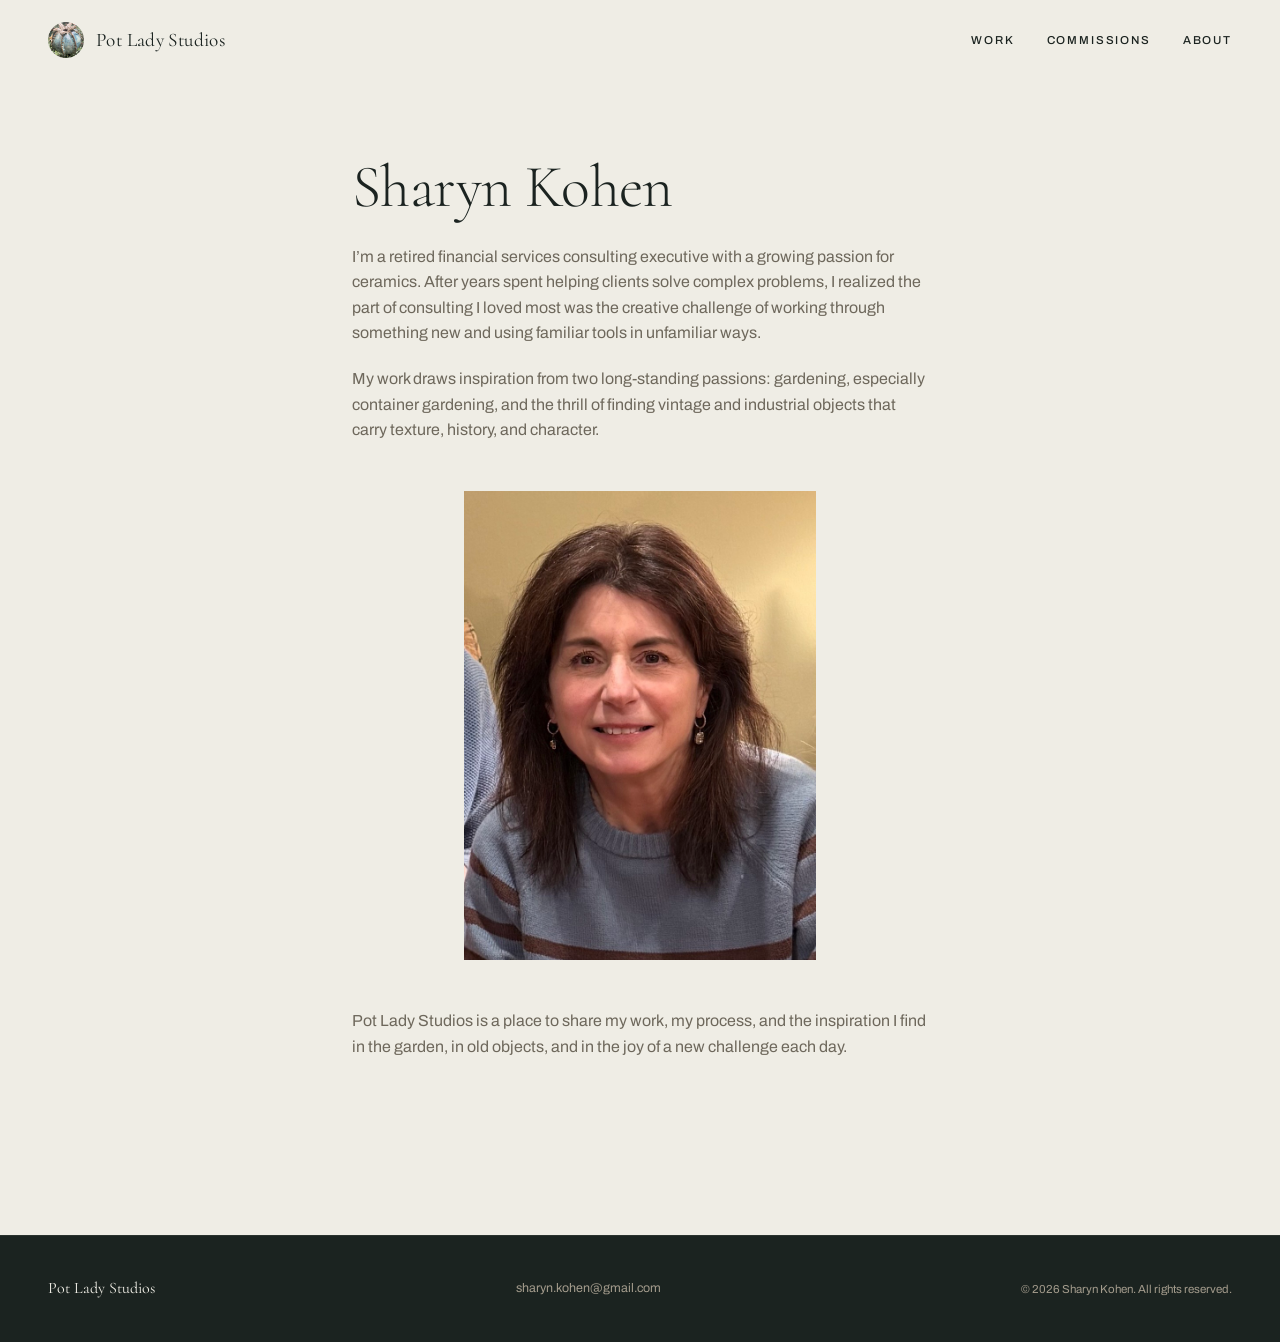
==== about.html @ 4c5d8c34 "Remove "About" and "Commissions" eyebrow labels The page itself signals what it is via the nav, so t" ====
<!DOCTYPE html>
<html lang="en">
<head>
  <meta charset="UTF-8">
  <meta name="viewport" content="width=device-width, initial-scale=1.0">
  <title>About &mdash; Pot Lady Studios</title>
  <meta name="description" content="About Sharyn Kohen, the maker behind Pot Lady Studios handmade ceramics.">
  <link rel="icon" type="image/png" href="images/admin/logo.png">
  <link rel="preconnect" href="https://fonts.googleapis.com">
  <link rel="preconnect" href="https://fonts.gstatic.com" crossorigin>
  <link href="https://fonts.googleapis.com/css2?family=Cormorant:ital,wght@0,300;0,400;0,500;1,300;1,400&family=Archivo:wght@300;400;500;600&display=swap" rel="stylesheet">
  <link rel="stylesheet" href="styles.css">
</head>
<body>

  <nav class="nav" id="nav">
    <a href="index.html" class="nav-mark" aria-label="Pot Lady Studios home">
      <img class="mark-img" src="images/admin/logo.png" alt="Pot Lady Studios">
      <span class="mark-text">Pot Lady Studios</span>
    </a>
    <div class="nav-links">
      <a href="index.html#work">Work</a>
      <a href="commissions.html" class="nav-cta">Commissions</a>
      <a href="about.html">About</a>
    </div>
  </nav>

  <section class="about about-stacked" id="about">
    <div class="about-text reveal">
      <h2 class="section-title">Sharyn Kohen</h2>
      <p>I&rsquo;m a retired financial services consulting executive with a growing passion for ceramics. After years spent helping clients solve complex problems, I realized the part of consulting I loved most was the creative challenge of working through something new and using familiar tools in unfamiliar ways.</p>
      <p>My work draws inspiration from two long-standing passions: gardening, especially container gardening, and the thrill of finding vintage and industrial objects that carry texture, history, and character.</p>
    </div>
    <div class="about-image reveal"><img src="images/admin/profile.jpg" alt="Portrait of Sharyn Kohen in the studio"></div>
    <div class="about-text reveal">
      <p>Pot Lady Studios is a place to share my work, my process, and the inspiration I find in the garden, in old objects, and in the joy of a new challenge each day.</p>
    </div>
  </section>

  <footer class="footer">
    <div class="footer-mark">
      <span>Pot Lady Studios</span>
    </div>
    <div class="footer-links">
      <a href="mailto:sharyn.kohen@gmail.com">sharyn.kohen@gmail.com</a>
    </div>
    <p class="footer-copy">&copy; 2026 Sharyn Kohen. All rights reserved.</p>
  </footer>

  <script>
    (function () {
      var nav = document.getElementById("nav");
      function onScroll() { nav.classList.toggle("is-scrolled", window.scrollY > 32); }
      window.addEventListener("scroll", onScroll, { passive: true });
      onScroll();

      var io = new IntersectionObserver(function (entries) {
        entries.forEach(function (e) {
          if (e.isIntersecting) {
            e.target.classList.add("is-visible");
            io.unobserve(e.target);
          }
        });
      }, { threshold: 0.12, rootMargin: "0px 0px -60px 0px" });
      document.querySelectorAll(".reveal").forEach(function (el) { io.observe(el); });
    })();
  </script>

</body>
</html>
---- styles.css ----
:root {
  --bone: #efede5;
  --char: #1b2320;
  --umber: #6e685c;
  --umber-2: #a39b8c;
  --oxide: #265c6b;
  --celadon: #88a593;
  --max: 1440px;
  --gutter: clamp(1.25rem, 4vw, 3rem);
  --serif: "Cormorant", "Times New Roman", serif;
  --sans: "Archivo", system-ui, sans-serif;
}

* { box-sizing: border-box; margin: 0; padding: 0; }
html { scroll-behavior: smooth; scroll-padding-top: 5rem; }
body {
  font-family: var(--sans);
  font-weight: 400;
  background: var(--bone);
  color: var(--char);
  line-height: 1.6;
  -webkit-font-smoothing: antialiased;
  text-rendering: optimizeLegibility;
}
img, svg { display: block; max-width: 100%; }
a { color: inherit; text-decoration: none; }
button { font: inherit; background: none; border: none; cursor: pointer; color: inherit; }
input, select, textarea { font: inherit; }
::selection { background: var(--oxide); color: var(--bone); }

.eyebrow {
  font-family: var(--sans);
  font-size: 0.7rem;
  font-weight: 500;
  letter-spacing: 0.18em;
  text-transform: uppercase;
  color: var(--umber);
  margin-bottom: 1.5rem;
  display: flex;
  align-items: center;
  gap: 0.85rem;
}
.eyebrow::before {
  content: "";
  width: 2rem; height: 1px;
  background: currentColor;
}
.eyebrow-light { color: var(--umber-2); }

.section-title {
  font-family: var(--serif);
  font-weight: 300;
  font-size: clamp(2.25rem, 5vw, 3.75rem);
  line-height: 1.1;
  letter-spacing: -0.01em;
}

.hero-image img,
.about-image img {
  width: 100%; height: 100%;
  object-fit: cover;
}

/* ---------- Nav ---------- */
.nav {
  position: fixed; top: 0; left: 0; right: 0; z-index: 50;
  display: flex; justify-content: space-between; align-items: center;
  padding: 1.4rem var(--gutter);
  transition: background 0.3s ease, padding 0.3s ease, border-color 0.3s ease;
  border-bottom: 1px solid transparent;
}
.nav.is-scrolled {
  background: rgba(239, 237, 229, 0.92);
  backdrop-filter: blur(10px);
  -webkit-backdrop-filter: blur(10px);
  padding: 0.9rem var(--gutter);
  border-bottom-color: rgba(27, 35, 32, 0.08);
}
.nav-mark { display: flex; align-items: center; gap: 0.75rem; }
.mark-img { height: 2.25rem; width: auto; }
.nav.is-scrolled .mark-img { height: 1.9rem; }
.mark-text {
  font-family: var(--serif);
  font-size: 1.2rem;
  font-weight: 400;
  letter-spacing: 0.02em;
}
.nav-links { display: flex; gap: 2rem; align-items: center; }
.nav-links a {
  font-size: 0.72rem;
  font-weight: 500;
  letter-spacing: 0.16em;
  text-transform: uppercase;
  position: relative;
  padding: 0.3rem 0;
}
.nav-links a::after {
  content: "";
  position: absolute; left: 0; bottom: 0;
  width: 100%; height: 1px;
  background: var(--oxide);
  transform: scaleX(0); transform-origin: left;
  transition: transform 0.35s cubic-bezier(0.2, 0.6, 0.2, 1);
}
.nav-links a:hover::after { transform: scaleX(1); }

/* ---------- Hero ---------- */
.hero {
  min-height: 100svh;
  max-width: var(--max);
  margin: 0 auto;
  padding: 0 var(--gutter);
  display: grid;
  grid-template-columns: 6fr 5fr;
  align-items: center;
  gap: clamp(2rem, 5vw, 5rem);
  position: relative;
}
.hero-text { padding-top: 3rem; }
.hero-title {
  font-family: var(--serif);
  font-weight: 300;
  font-size: clamp(3.25rem, 9.5vw, 7.5rem);
  line-height: 0.98;
  letter-spacing: -0.01em;
  margin: 0.25rem 0 2.25rem;
}
.hero-tag {
  font-size: 0.95rem;
  color: var(--umber);
  max-width: 28em;
  line-height: 1.75;
}
.hero-image { height: 72svh; align-self: center; }
.ph-hero { --tone: #a67c5b; }

/* ---------- Work / Gallery ---------- */
.work {
  max-width: var(--max);
  margin: 0 auto clamp(5rem, 14vw, 11rem);
  padding: 0 var(--gutter);
}
.section-head { margin-bottom: 2.5rem; }

.filters {
  display: flex; flex-wrap: wrap; gap: 0.5rem 2.25rem;
  margin-bottom: 3rem;
  padding-top: 1.5rem;
  border-top: 1px solid rgba(27, 35, 32, 0.12);
}
.filter {
  font-size: 0.78rem;
  font-weight: 500;
  letter-spacing: 0.14em;
  text-transform: uppercase;
  color: var(--umber);
  padding: 0.4rem 0;
  position: relative;
  transition: color 0.2s ease;
}
.filter sup { font-size: 0.72em; margin-left: 0.4em; color: var(--umber-2); font-weight: 400; }
.filter::after {
  content: "";
  position: absolute; left: 0; bottom: 0;
  width: 100%; height: 2px; background: var(--oxide);
  transform: scaleX(0); transform-origin: left;
  transition: transform 0.35s cubic-bezier(0.2, 0.6, 0.2, 1);
}
.filter:hover { color: var(--char); }
.filter.is-active { color: var(--char); }
.filter.is-active::after { transform: scaleX(1); }

.gallery-grid { position: relative; opacity: 0; transition: opacity 0.4s ease; }
.gallery-grid.is-laid-out { opacity: 1; }
.grid-sizer, .piece { width: calc((100% - 3rem) / 3); }
.gutter-sizer { width: 1.5rem; }
.piece {
  position: relative;
  cursor: pointer;
  overflow: hidden;
  margin-bottom: 1.5rem;
}
.piece img {
  width: 100%; height: auto; display: block;
  transition: transform 0.7s cubic-bezier(0.2, 0.6, 0.2, 1);
}
.piece::after {
  content: ""; position: absolute; inset: 0;
  background: linear-gradient(180deg, rgba(0,0,0,0) 45%, rgba(0,0,0,0.35));
  opacity: 0;
  transition: opacity 0.4s ease;
  pointer-events: none;
}
.piece:hover img { transform: scale(1.04); }
.piece:hover::after { opacity: 1; }
.piece figcaption {
  position: absolute; left: 0; right: 0; bottom: 0;
  padding: 1rem 1.15rem;
  display: flex; justify-content: space-between; align-items: baseline; gap: 1rem;
  color: var(--bone);
  transform: translateY(0.6rem);
  opacity: 0;
  transition: opacity 0.4s ease, transform 0.4s ease;
  pointer-events: none;
}
.piece:hover figcaption { opacity: 1; transform: translateY(0); }
.piece-no { font-size: 0.7rem; letter-spacing: 0.14em; font-weight: 500; }

/* ---------- About ---------- */
.about {
  max-width: var(--max);
  margin: 0 auto clamp(5rem, 14vw, 11rem);
  padding: clamp(7rem, 12vw, 10rem) var(--gutter) 0;
  display: grid;
  grid-template-columns: 5fr 7fr;
  gap: clamp(2rem, 6vw, 6rem);
  align-items: start;
}
.about.about-stacked {
  display: block;
  max-width: 42rem;
}
.about.about-stacked .about-text + .about-image,
.about.about-stacked .about-image + .about-text {
  margin-top: clamp(2rem, 4vw, 3rem);
}
.about.about-stacked .about-image {
  max-width: 22rem;
  margin-left: auto;
  margin-right: auto;
}
.about-image { aspect-ratio: 3 / 4; }
.ph-portrait { --tone: #6b8490; }
.about-text .section-title { margin-bottom: 1.5rem; }
.about-text p { color: var(--umber); margin-bottom: 1.25rem; max-width: 38em; }
.about-meta {
  list-style: none;
  margin-top: 2rem;
  padding-top: 1.5rem;
  border-top: 1px solid rgba(27, 35, 32, 0.12);
  font-size: 0.76rem;
  letter-spacing: 0.12em;
  text-transform: uppercase;
  color: var(--umber);
}
.about-meta li { margin-bottom: 0.6rem; }

/* ---------- Commissions ---------- */
.commissions-intro {
  max-width: var(--max);
  margin: 0 auto;
  padding: clamp(7rem, 14vw, 10rem) var(--gutter) clamp(3rem, 6vw, 5rem);
  display: grid;
  grid-template-columns: 1fr 1fr;
  gap: clamp(2rem, 6vw, 5rem);
  align-items: center;
}
.commissions-intro-inner { max-width: 38rem; }
.commissions-map img { width: 100%; height: auto; display: block; }
.commissions-lede {
  font-family: var(--serif);
  font-weight: 300;
  font-style: italic;
  font-size: clamp(1.4rem, 2.6vw, 2rem);
  line-height: 1.4;
  color: var(--umber);
  margin-top: 1.25rem;
  text-wrap: balance;
}

.commissions {
  background: var(--char);
  color: var(--bone);
  padding: clamp(5rem, 12vw, 9rem) var(--gutter);
}
.commissions-inner {
  max-width: var(--max);
  margin: 0 auto;
  display: grid;
  grid-template-columns: 5fr 6fr;
  gap: clamp(2.5rem, 6vw, 6rem);
  align-items: start;
}
.commissions-text .section-title { margin-bottom: 1.5rem; }
.commissions-text p { color: var(--umber-2); max-width: 30em; }

.inquiry { display: grid; gap: 1.75rem; }
.field { display: flex; flex-direction: column; gap: 0.55rem; }
.field label {
  font-size: 0.7rem; letter-spacing: 0.16em; text-transform: uppercase;
  color: var(--umber-2);
}
.field input, .field select, .field textarea {
  background: transparent;
  border: none;
  border-bottom: 1px solid rgba(239, 237, 229, 0.2);
  padding: 0.7rem 0.1rem;
  color: var(--bone);
  transition: border-color 0.25s ease;
  border-radius: 0;
}
.field input::placeholder, .field textarea::placeholder { color: rgba(163, 155, 140, 0.5); }
.field input:focus, .field select:focus, .field textarea:focus {
  outline: none;
  border-bottom-color: var(--oxide);
}
.field input:-webkit-autofill,
.field textarea:-webkit-autofill,
.field select:-webkit-autofill {
  -webkit-box-shadow: 0 0 0 1000px var(--char) inset;
  -webkit-text-fill-color: var(--bone);
  caret-color: var(--bone);
  transition: background-color 5000s ease-in-out 0s;
}
.field textarea { resize: vertical; min-height: 7rem; }

.field-required { color: var(--oxide); margin-left: 0.15rem; }
.field-file label .field-optional { color: var(--umber-2); opacity: 0.6; text-transform: none; letter-spacing: 0.04em; font-size: 0.78rem; margin-left: 0.4rem; }
.field-file input[type="file"] { position: absolute; width: 1px; height: 1px; opacity: 0; pointer-events: none; }
.field-file .file-trigger {
  display: flex; align-items: center; gap: 1rem;
  padding: 0.7rem 0.1rem;
  cursor: pointer;
  font-size: 0.84rem;
  letter-spacing: 0.02em;
  text-transform: none;
}
.field-file .file-trigger-text {
  display: inline-block;
  padding: 0.4rem 0.1rem;
  border-bottom: 1px solid var(--bone);
  font-size: 0.7rem; letter-spacing: 0.14em; text-transform: uppercase;
  color: var(--bone);
  flex-shrink: 0;
  transition: color 0.2s ease, border-color 0.2s ease;
}
.field-file .file-trigger:hover .file-trigger-text { color: var(--oxide); border-bottom-color: var(--oxide); }
.field-file .file-list { color: var(--umber-2); opacity: 0.85; overflow: hidden; text-overflow: ellipsis; white-space: nowrap; }
.submit {
  justify-self: start;
  margin-top: 0.75rem;
  padding: 1.05rem 2.25rem;
  background: transparent;
  border: 1px solid var(--bone);
  color: var(--bone);
  font-size: 0.74rem; letter-spacing: 0.16em; text-transform: uppercase;
  font-weight: 500;
  cursor: pointer;
  transition: background 0.2s ease, color 0.2s ease;
}
.submit:hover:not(:disabled) { background: var(--bone); color: var(--char); }
.submit:disabled { opacity: 0.5; cursor: default; }
.form-note { font-size: 0.74rem; color: var(--umber-2); opacity: 0.7; }

/* ---------- Footer ---------- */
.footer {
  background: var(--char);
  color: var(--umber-2);
  border-top: 1px solid rgba(239, 237, 229, 0.07);
  padding: 2.5rem var(--gutter);
  display: flex;
  justify-content: space-between;
  align-items: center;
  flex-wrap: wrap;
  gap: 1.5rem;
  font-size: 0.78rem;
}
.footer-mark { display: flex; align-items: center; gap: 0.7rem; color: var(--bone); font-family: var(--serif); font-size: 1rem; }
.footer-mark .mark { width: 1rem; height: 1rem; }
.footer-links { display: flex; gap: 1.75rem; }
.footer-links a { transition: color 0.2s ease; }
.footer-links a:hover { color: var(--bone); }
.footer-copy { font-size: 0.72rem; }

/* ---------- Lightbox ---------- */
.lightbox {
  position: fixed; inset: 0; z-index: 100;
  background: var(--bone);
  opacity: 0;
  pointer-events: none;
  transition: opacity 0.3s ease;
}
.lightbox.is-open { opacity: 1; pointer-events: auto; }
.lb-content {
  height: 100%;
  max-width: var(--max);
  margin: 0 auto;
  padding: 5.5rem var(--gutter) 3rem;
  display: grid;
  grid-template-columns: 7fr 4fr;
  gap: clamp(2rem, 5vw, 5rem);
  align-items: center;
}
.lb-image {
  height: 100%;
  display: flex;
  align-items: center;
  justify-content: center;
}
#lb-img {
  max-height: min(78vh, 760px);
  max-width: 100%;
  width: auto; height: auto;
  object-fit: contain;
}
.lb-info { align-self: center; }
.lb-counter {
  font-size: 0.72rem; letter-spacing: 0.16em; color: var(--umber);
  margin-bottom: 1.75rem; font-weight: 500;
}
.lb-info h3 {
  font-family: var(--serif); font-weight: 300;
  font-size: clamp(1.8rem, 3.5vw, 2.75rem);
  line-height: 1.15;
  margin-bottom: 1.75rem;
}
.lb-meta {
  display: grid; grid-template-columns: auto 1fr; gap: 0.6rem 1.75rem;
  font-size: 0.88rem;
  margin-bottom: 2rem;
  padding: 1.4rem 0;
  border-top: 1px solid rgba(27, 35, 32, 0.12);
  border-bottom: 1px solid rgba(27, 35, 32, 0.12);
}
.lb-meta dt {
  color: var(--umber); font-size: 0.7rem; letter-spacing: 0.12em;
  text-transform: uppercase; align-self: center;
}
.lb-meta a { border-bottom: 1px solid var(--oxide); transition: color 0.2s ease; }
.lb-meta a:hover { color: var(--oxide); }
.lb-desc { color: var(--umber); font-size: 0.92rem; max-width: 30em; }
.lb-close, .lb-prev, .lb-next {
  position: absolute;
  width: 3rem; height: 3rem;
  display: grid; place-items: center;
  font-size: 1.35rem;
  color: var(--char);
  transition: color 0.2s ease, transform 0.2s ease;
  z-index: 2;
}
.lb-close:hover, .lb-prev:hover, .lb-next:hover { color: var(--oxide); }
.lb-prev:hover { transform: translate(-3px, -50%); }
.lb-next:hover { transform: translate(3px, -50%); }
.lb-close { top: 1.25rem; right: 1.25rem; font-size: 1.5rem; }
.lb-prev { left: 0.75rem; top: 50%; transform: translateY(-50%); }
.lb-next { right: 0.75rem; top: 50%; transform: translateY(-50%); }

/* ---------- Reveal ---------- */
.reveal {
  opacity: 0;
  transform: translateY(28px);
  transition: opacity 0.9s ease, transform 0.9s cubic-bezier(0.2, 0.6, 0.2, 1);
}
.reveal.is-visible { opacity: 1; transform: translateY(0); }

@media (prefers-reduced-motion: reduce) {
  html { scroll-behavior: auto; }
  .reveal { opacity: 1; transform: none; transition: none; }
  *, *::before, *::after { animation-duration: 0.01ms !important; transition-duration: 0.01ms !important; }
}

/* ---------- Responsive ---------- */
@media (max-width: 1024px) {
  .hero { padding-top: 6rem; padding-bottom: 4rem; min-height: auto; gap: 2rem; }
  .hero-text { padding-top: 0; }
  .hero-image { height: auto; aspect-ratio: 4 / 5; max-height: 60svh; align-self: start; }
  .about, .commissions-inner { grid-template-columns: 1fr; }
  .about { gap: 2.5rem; }
  .about-text { order: -1; }
  .about-image { aspect-ratio: 4 / 5; max-width: 360px; max-height: 440px; margin: 0 auto; }
  .grid-sizer, .gallery-grid .piece { width: calc((100% - 1rem) / 2); }
  .gallery-grid .gutter-sizer { width: 1rem; }
  .gallery-grid .piece { margin-bottom: 1rem; }
  .lb-content { grid-template-columns: 1fr; overflow-y: auto; align-items: start; gap: 2rem; padding-top: 5rem; }
  #lb-img { max-height: 48vh; }
}
@media (max-width: 720px) {
  .hero { grid-template-columns: 1fr; padding-bottom: 3rem; gap: 2rem; }
  .hero-image { aspect-ratio: 5 / 4; max-width: 480px; max-height: 380px; margin: 0 auto; width: 100%; }
}
@media (max-width: 640px) {
  .grid-sizer, .gallery-grid .piece { width: calc((100% - 0.75rem) / 2); }
  .gallery-grid .gutter-sizer { width: 0.75rem; }
  .gallery-grid .piece { margin-bottom: 0.75rem; }
  .gallery-grid .piece figcaption { opacity: 1; transform: none; padding: 0.6rem 0.7rem; }
  .gallery-grid .piece::after { opacity: 0.85; background: linear-gradient(180deg, rgba(0,0,0,0) 55%, rgba(0,0,0,0.4)); }
  .piece-no { font-size: 0.6rem; }
  .nav { padding: 1rem var(--gutter); }
  .nav-links { gap: 1.1rem; }
  .nav-links a { font-size: 0.64rem; letter-spacing: 0.12em; }
  .nav-cta { padding: 0.5rem 0.8rem; }
  .mark-text { display: none; }
  .hero { padding-top: 4.75rem; padding-bottom: 2.5rem; gap: 1.5rem; }
  .hero-text { padding-top: 0.5rem; }
  .hero-title { font-size: clamp(2.5rem, 13vw, 3.75rem); line-height: 1; margin: 0.25rem 0 1.25rem; }
  .hero-title br { display: none; }
  .hero-tag { font-size: 0.9rem; line-height: 1.6; max-width: 32em; }
  .hero-image { height: auto; aspect-ratio: 5 / 4; max-height: 320px; }

  /* About: clear nav, lead with text, cap image */
  .about { margin: 4.75rem auto 3rem; gap: 1.5rem; padding-top: 1rem; }
  .about-text { order: -1; }
  .about-image { aspect-ratio: 4 / 5; max-width: 280px; max-height: 350px; margin: 0 auto; }
  .about-text .section-title { font-size: 2rem; margin-bottom: 1rem; }
  .about-text p { font-size: 0.95rem; }

  /* Commissions intro */
  .commissions-intro { padding-top: 5.5rem; padding-bottom: 2rem; grid-template-columns: 1fr; gap: 1.75rem; }
  .commissions-lede { font-size: 1.2rem; }
  .commissions-map { max-width: 420px; margin: 0 auto; }

  .filters { gap: 0.5rem 1.4rem; }
  .footer { flex-direction: column; text-align: center; }
  .lb-prev, .lb-next { top: auto; bottom: 1rem; transform: none; }
  .lb-prev:hover { transform: translateX(-3px); }
  .lb-next:hover { transform: translateX(3px); }
}
@media (max-width: 400px) {
  .hero-title { font-size: 2.25rem; }
  .hero-image { max-height: 260px; }
}
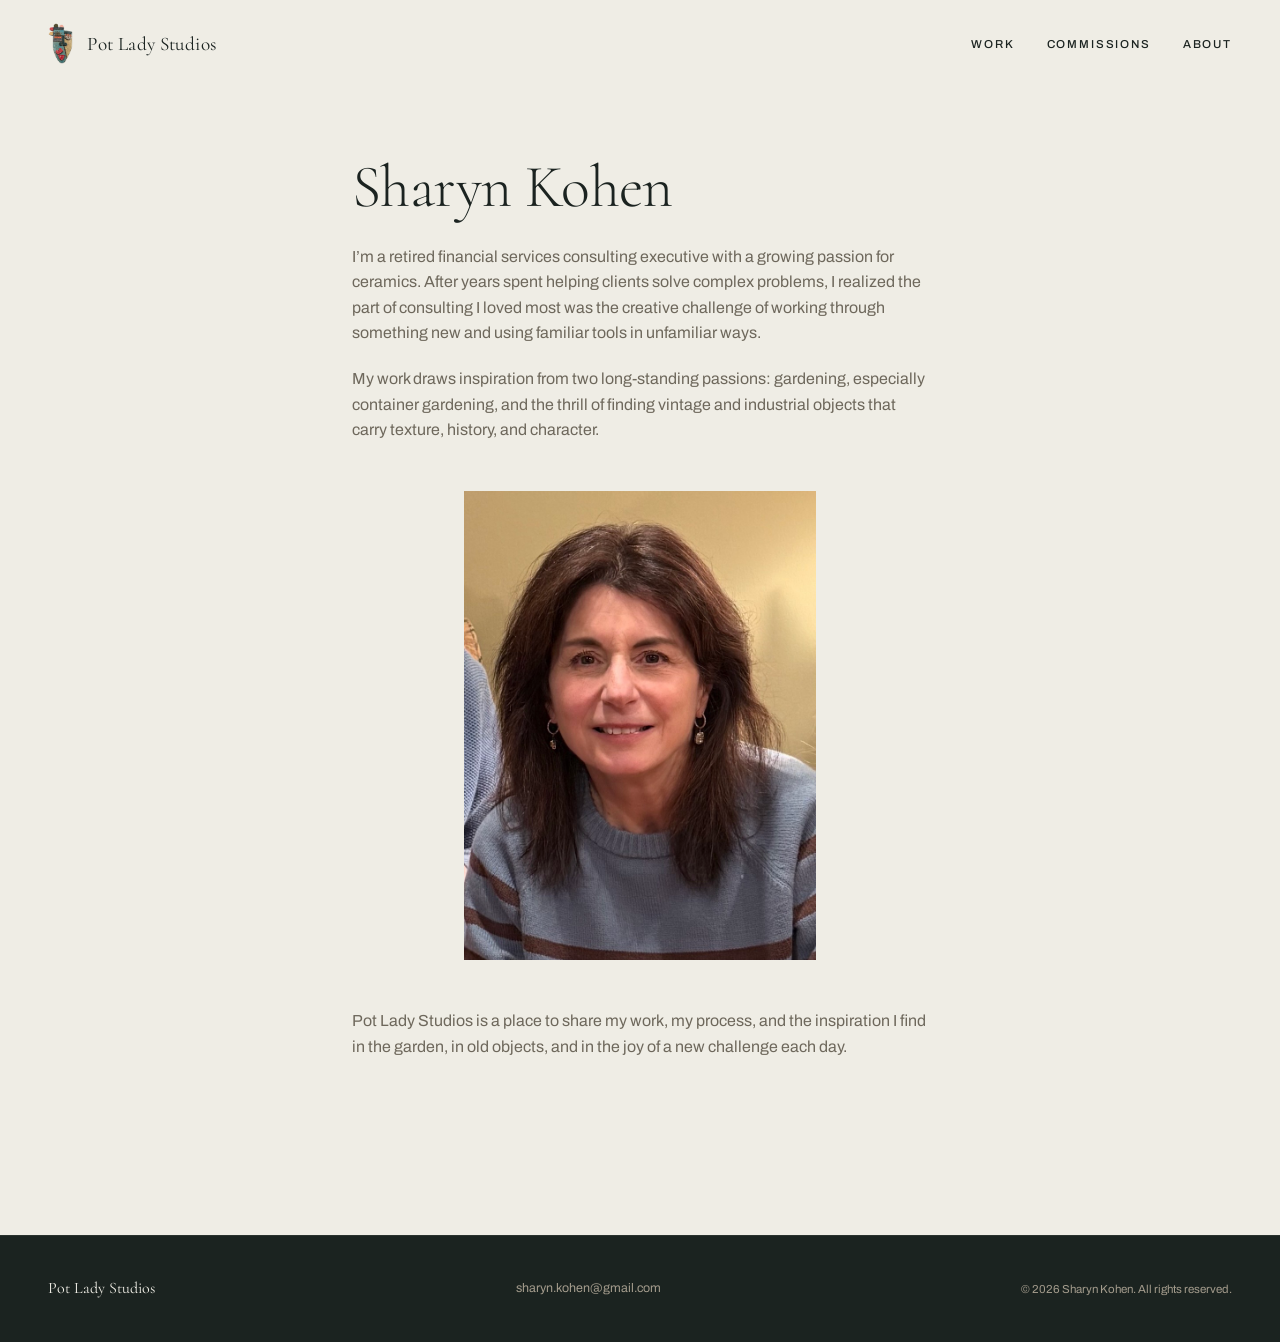
==== commit 75654bc9: "Bump nav logo size; use 64px favicon variant Logo in the menu bar grows from 2.25rem to 2.75rem (and" ====
--- a/about.html
+++ b/about.html
@@ -5,7 +5,7 @@
   <meta name="viewport" content="width=device-width, initial-scale=1.0">
   <title>About &mdash; Pot Lady Studios</title>
   <meta name="description" content="About Sharyn Kohen, the maker behind Pot Lady Studios handmade ceramics.">
-  <link rel="icon" type="image/png" href="images/admin/logo.png">
+  <link rel="icon" type="image/png" href="images/admin/favicon.png">
   <link rel="preconnect" href="https://fonts.googleapis.com">
   <link rel="preconnect" href="https://fonts.gstatic.com" crossorigin>
   <link href="https://fonts.googleapis.com/css2?family=Cormorant:ital,wght@0,300;0,400;0,500;1,300;1,400&family=Archivo:wght@300;400;500;600&display=swap" rel="stylesheet">
--- a/styles.css
+++ b/styles.css
@@ -77,8 +77,8 @@
   border-bottom-color: rgba(27, 35, 32, 0.08);
 }
 .nav-mark { display: flex; align-items: center; gap: 0.75rem; }
-.mark-img { height: 2.25rem; width: auto; }
-.nav.is-scrolled .mark-img { height: 1.9rem; }
+.mark-img { height: 2.75rem; width: auto; }
+.nav.is-scrolled .mark-img { height: 2.3rem; }
 .mark-text {
   font-family: var(--serif);
   font-size: 1.2rem;
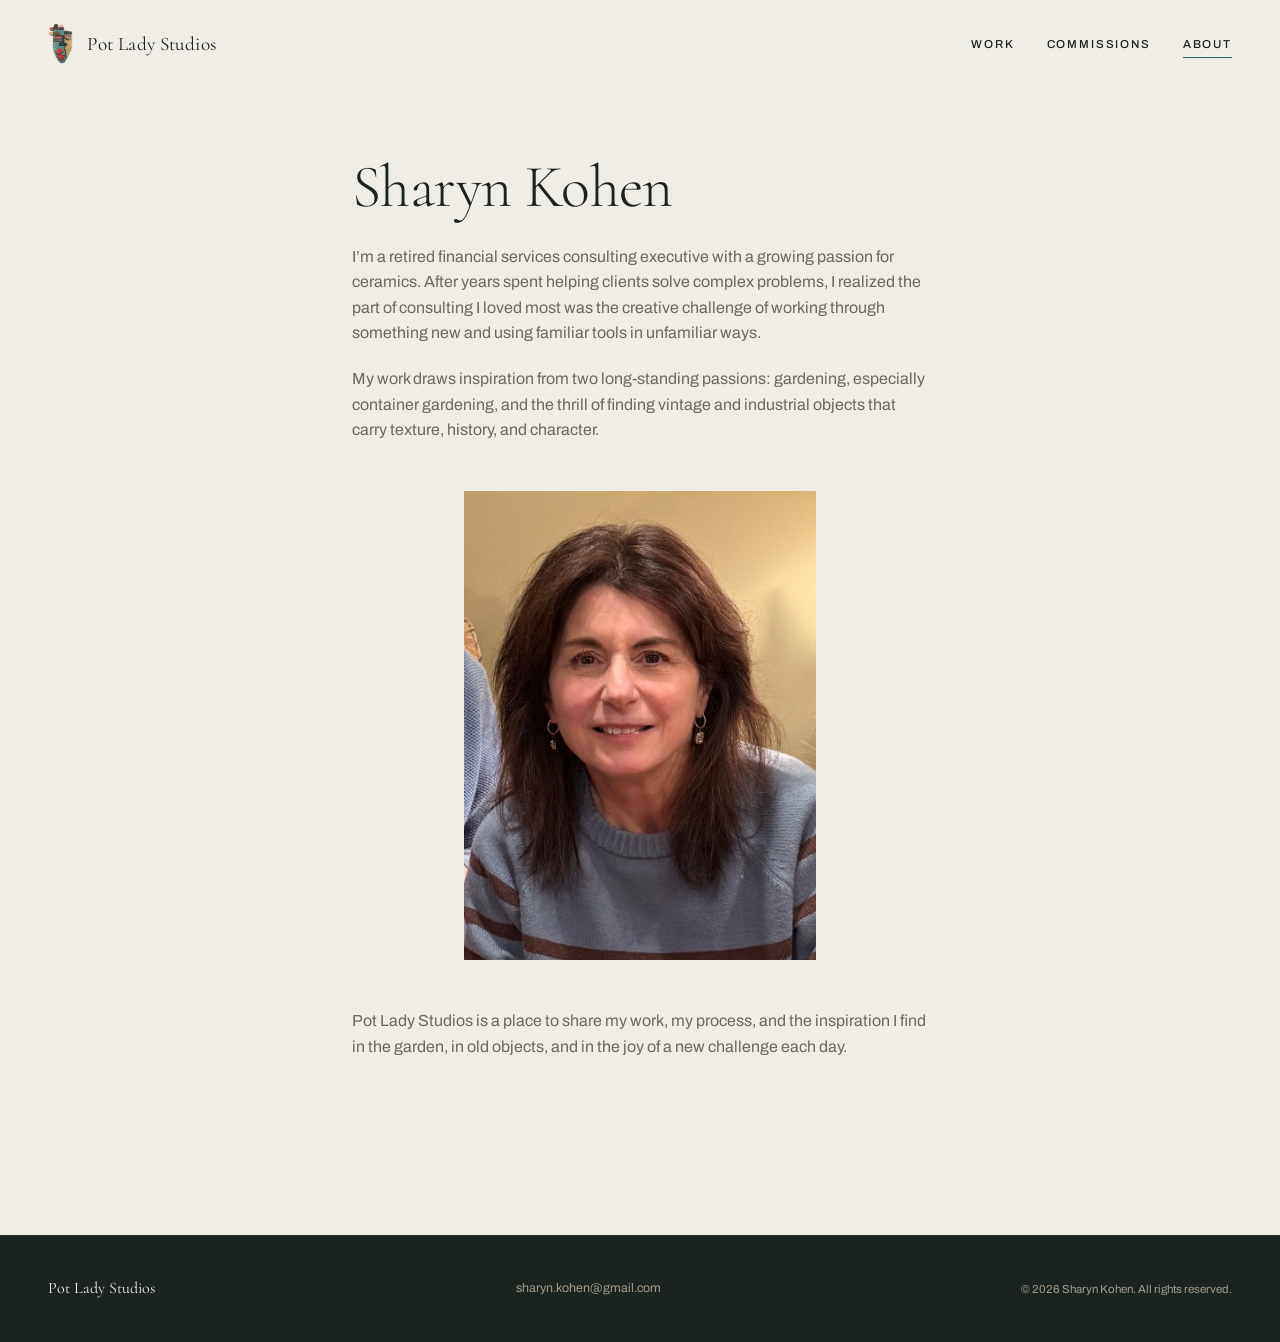
==== commit 9a453347: "Underline the current page's nav link Adds aria-current="page" to the active nav link on each page (" ====
--- a/about.html
+++ b/about.html
@@ -19,9 +19,9 @@
       <span class="mark-text">Pot Lady Studios</span>
     </a>
     <div class="nav-links">
-      <a href="index.html#work">Work</a>
+      <a href="index.html">Work</a>
       <a href="commissions.html" class="nav-cta">Commissions</a>
-      <a href="about.html">About</a>
+      <a href="about.html" aria-current="page">About</a>
     </div>
   </nav>
 
--- a/styles.css
+++ b/styles.css
@@ -102,7 +102,8 @@
   transform: scaleX(0); transform-origin: left;
   transition: transform 0.35s cubic-bezier(0.2, 0.6, 0.2, 1);
 }
-.nav-links a:hover::after { transform: scaleX(1); }
+.nav-links a:hover::after,
+.nav-links a[aria-current="page"]::after { transform: scaleX(1); }
 
 /* ---------- Hero ---------- */
 .hero {
@@ -277,10 +278,12 @@
   max-width: var(--max);
   margin: 0 auto;
   display: grid;
-  grid-template-columns: 5fr 6fr;
+  grid-template-columns: 6fr 5fr;
   gap: clamp(2.5rem, 6vw, 6rem);
   align-items: start;
 }
+.commissions-inner .commissions-text { order: 2; }
+.commissions-inner .inquiry { order: 1; }
 .commissions-text .section-title { margin-bottom: 1.5rem; }
 .commissions-text p { color: var(--umber-2); max-width: 30em; }
 
@@ -465,6 +468,8 @@
   .hero-text { padding-top: 0; }
   .hero-image { height: auto; aspect-ratio: 4 / 5; max-height: 60svh; align-self: start; }
   .about, .commissions-inner { grid-template-columns: 1fr; }
+  .commissions-inner .commissions-text { order: 0; }
+  .commissions-inner .inquiry { order: 0; }
   .about { gap: 2.5rem; }
   .about-text { order: -1; }
   .about-image { aspect-ratio: 4 / 5; max-width: 360px; max-height: 440px; margin: 0 auto; }
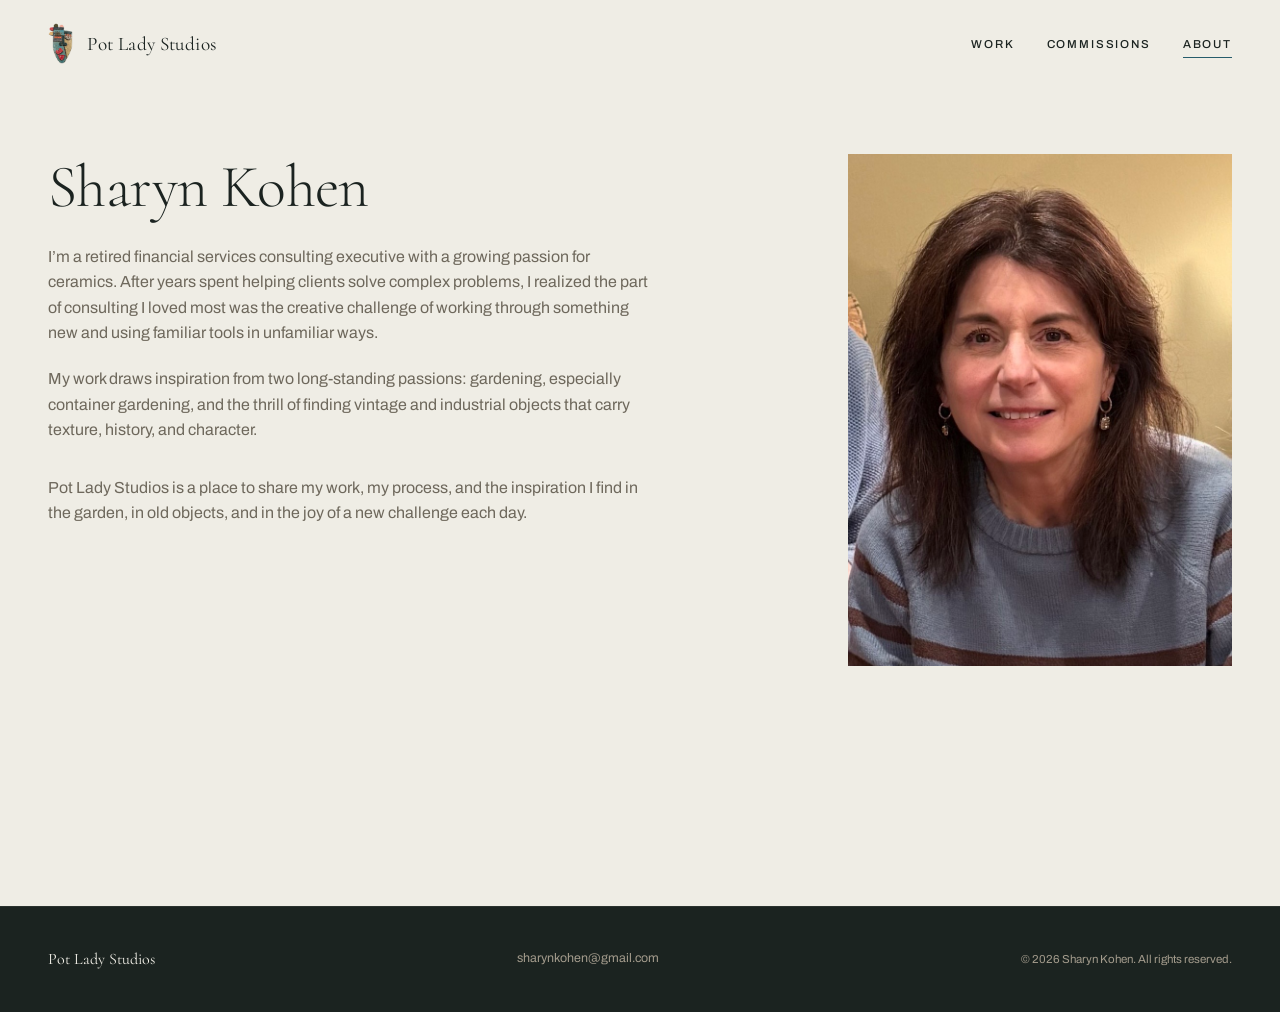
==== commit d141e2dc: "Update email address to sharynkohen@gmail.com across all pages https://claude.ai/code/session_01KBBs" ====
--- a/about.html
+++ b/about.html
@@ -42,7 +42,7 @@
       <span>Pot Lady Studios</span>
     </div>
     <div class="footer-links">
-      <a href="mailto:sharyn.kohen@gmail.com">sharyn.kohen@gmail.com</a>
+      <a href="mailto:sharynkohen@gmail.com">sharynkohen@gmail.com</a>
     </div>
     <p class="footer-copy">&copy; 2026 Sharyn Kohen. All rights reserved.</p>
   </footer>
--- a/styles.css
+++ b/styles.css
@@ -217,18 +217,22 @@
   gap: clamp(2rem, 6vw, 6rem);
   align-items: start;
 }
+/* Two-column layout: image floats to the right, text flows naturally on
+   the left. Absolute positioning (rather than grid-row spanning) avoids
+   the row-stretch gap between paragraphs. */
 .about.about-stacked {
   display: block;
-  max-width: 42rem;
-}
-.about.about-stacked .about-text + .about-image,
-.about.about-stacked .about-image + .about-text {
-  margin-top: clamp(2rem, 4vw, 3rem);
-}
+  position: relative;
+  min-height: calc(24rem * 4 / 3 + clamp(7rem, 12vw, 10rem) + 4rem);
+}
+.about.about-stacked .about-text { max-width: 60%; }
+.about.about-stacked .about-text:last-of-type { margin-top: clamp(1.25rem, 2.5vw, 2rem); }
 .about.about-stacked .about-image {
-  max-width: 22rem;
-  margin-left: auto;
-  margin-right: auto;
+  position: absolute;
+  top: clamp(7rem, 12vw, 10rem);
+  right: var(--gutter);
+  width: 36%;
+  max-width: 24rem;
 }
 .about-image { aspect-ratio: 3 / 4; }
 .ph-portrait { --tone: #6b8490; }
@@ -473,6 +477,16 @@
   .about { gap: 2.5rem; }
   .about-text { order: -1; }
   .about-image { aspect-ratio: 4 / 5; max-width: 360px; max-height: 440px; margin: 0 auto; }
+  /* Stacked variant on narrow widths: image returns to natural flow
+     (between paragraph 2 and paragraph 3 per DOM order). */
+  .about.about-stacked { min-height: 0; max-width: 42rem; }
+  .about.about-stacked .about-text { max-width: none; }
+  .about.about-stacked .about-image {
+    position: static; top: auto; right: auto;
+    width: auto; max-width: 22rem;
+    margin: clamp(2rem, 4vw, 3rem) auto;
+  }
+  .about.about-stacked .about-text:last-of-type { margin-top: clamp(2rem, 4vw, 3rem); }
   .grid-sizer, .gallery-grid .piece { width: calc((100% - 1rem) / 2); }
   .gallery-grid .gutter-sizer { width: 1rem; }
   .gallery-grid .piece { margin-bottom: 1rem; }
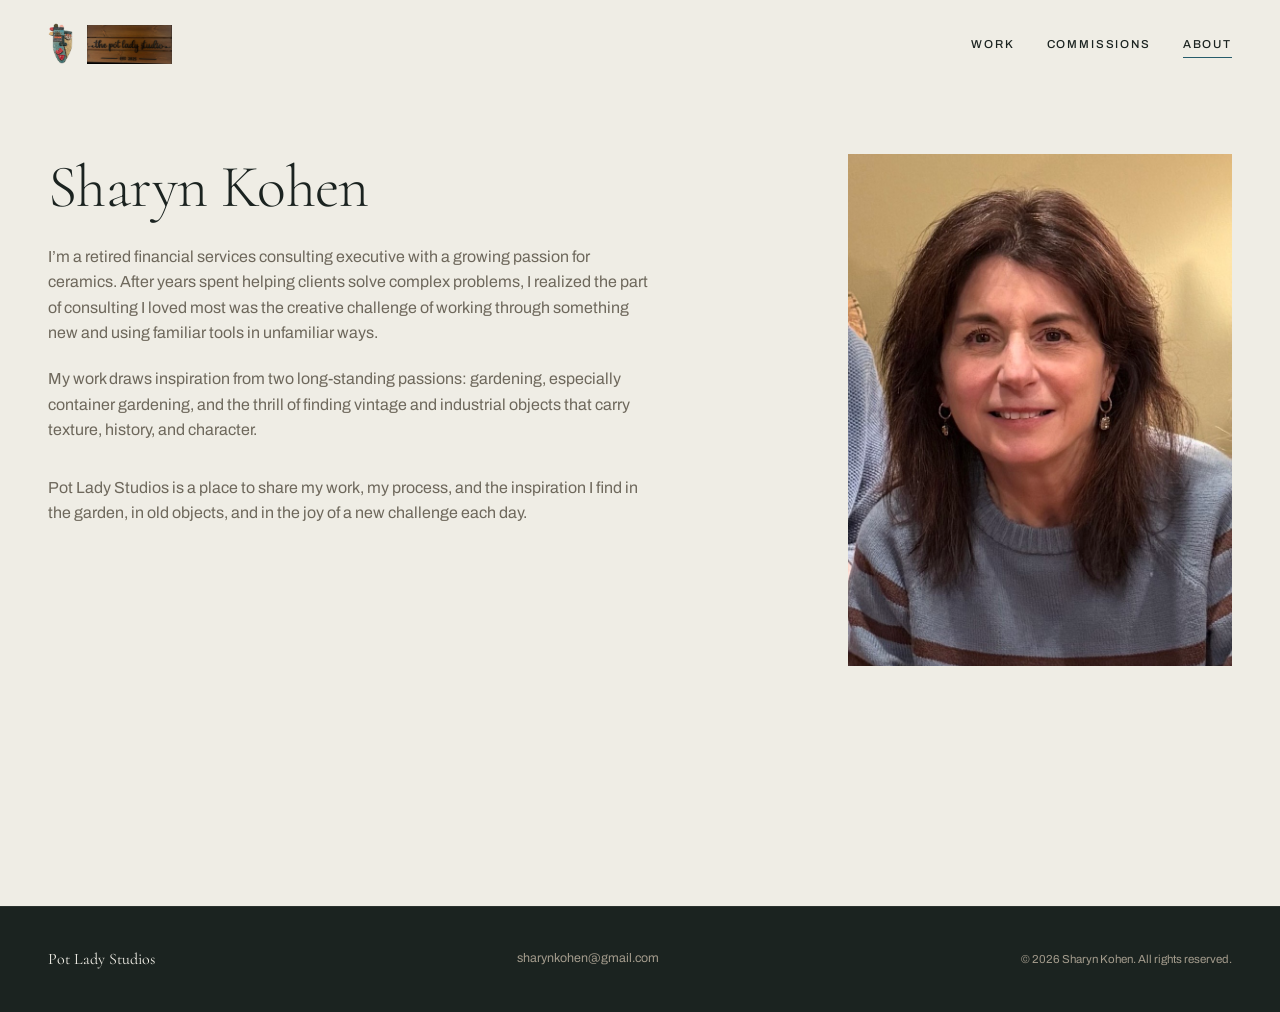
==== commit 8b276782: "Add wood sign image to nav on all main pages" ====
--- a/about.html
+++ b/about.html
@@ -16,7 +16,7 @@
   <nav class="nav" id="nav">
     <a href="index.html" class="nav-mark" aria-label="Pot Lady Studios home">
       <img class="mark-img" src="images/admin/logo.png" alt="Pot Lady Studios">
-      <span class="mark-text">Pot Lady Studios</span>
+      <img class="mark-sign" src="images/admin/wood-sign.jpg" alt="The Pot Lady Studio">
     </a>
     <div class="nav-links">
       <a href="index.html">Work</a>
--- a/styles.css
+++ b/styles.css
@@ -79,6 +79,13 @@
 .nav-mark { display: flex; align-items: center; gap: 0.75rem; }
 .mark-img { height: 2.75rem; width: auto; }
 .nav.is-scrolled .mark-img { height: 2.3rem; }
+.mark-sign {
+  height: 2.4rem;
+  width: auto;
+  display: block;
+  transition: height 0.2s ease;
+}
+.nav.is-scrolled .mark-sign { height: 2rem; }
 .mark-text {
   font-family: var(--serif);
   font-size: 1.2rem;
@@ -178,14 +185,17 @@
 .piece {
   position: relative;
   cursor: pointer;
+  margin-bottom: 1.5rem;
+}
+.piece-media {
+  position: relative;
   overflow: hidden;
-  margin-bottom: 1.5rem;
 }
 .piece img {
   width: 100%; height: auto; display: block;
   transition: transform 0.7s cubic-bezier(0.2, 0.6, 0.2, 1);
 }
-.piece::after {
+.piece-media::after {
   content: ""; position: absolute; inset: 0;
   background: linear-gradient(180deg, rgba(0,0,0,0) 45%, rgba(0,0,0,0.35));
   opacity: 0;
@@ -193,7 +203,7 @@
   pointer-events: none;
 }
 .piece:hover img { transform: scale(1.04); }
-.piece:hover::after { opacity: 1; }
+.piece:hover .piece-media::after { opacity: 1; }
 .piece figcaption {
   position: absolute; left: 0; right: 0; bottom: 0;
   padding: 1rem 1.15rem;
@@ -206,6 +216,15 @@
 }
 .piece:hover figcaption { opacity: 1; transform: translateY(0); }
 .piece-no { font-size: 0.7rem; letter-spacing: 0.14em; font-weight: 500; }
+.piece-caption {
+  font-family: "Cormorant", Georgia, serif;
+  font-style: italic;
+  font-size: 1rem;
+  line-height: 1.3;
+  color: #000;
+  text-align: center;
+  padding: 0.65rem 0.5rem 0;
+}
 
 /* ---------- About ---------- */
 .about {
@@ -502,8 +521,9 @@
   .gallery-grid .gutter-sizer { width: 0.75rem; }
   .gallery-grid .piece { margin-bottom: 0.75rem; }
   .gallery-grid .piece figcaption { opacity: 1; transform: none; padding: 0.6rem 0.7rem; }
-  .gallery-grid .piece::after { opacity: 0.85; background: linear-gradient(180deg, rgba(0,0,0,0) 55%, rgba(0,0,0,0.4)); }
+  .gallery-grid .piece-media::after { opacity: 0.85; background: linear-gradient(180deg, rgba(0,0,0,0) 55%, rgba(0,0,0,0.4)); }
   .piece-no { font-size: 0.6rem; }
+  .piece-caption { font-size: 0.85rem; }
   .nav { padding: 1rem var(--gutter); }
   .nav-links { gap: 1.1rem; }
   .nav-links a { font-size: 0.64rem; letter-spacing: 0.12em; }
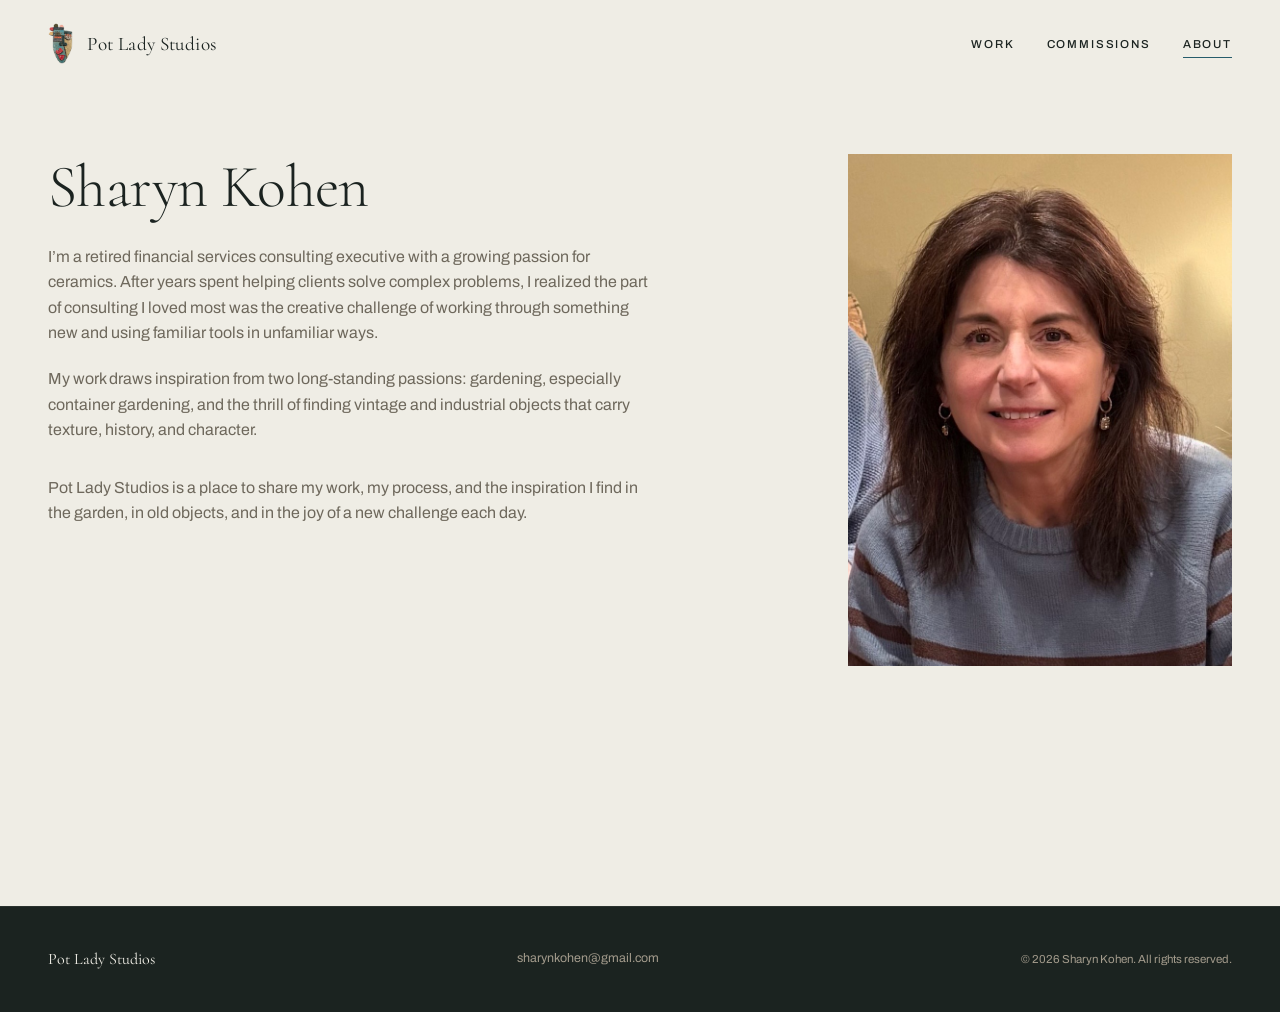
==== commit e7be0a6e: "Revert "Add wood sign image to nav on all main pages" This reverts commit 8b276782fd7eaa8405c091ee2f" ====
--- a/about.html
+++ b/about.html
@@ -16,7 +16,7 @@
   <nav class="nav" id="nav">
     <a href="index.html" class="nav-mark" aria-label="Pot Lady Studios home">
       <img class="mark-img" src="images/admin/logo.png" alt="Pot Lady Studios">
-      <img class="mark-sign" src="images/admin/wood-sign.jpg" alt="The Pot Lady Studio">
+      <span class="mark-text">Pot Lady Studios</span>
     </a>
     <div class="nav-links">
       <a href="index.html">Work</a>
--- a/styles.css
+++ b/styles.css
@@ -79,13 +79,6 @@
 .nav-mark { display: flex; align-items: center; gap: 0.75rem; }
 .mark-img { height: 2.75rem; width: auto; }
 .nav.is-scrolled .mark-img { height: 2.3rem; }
-.mark-sign {
-  height: 2.4rem;
-  width: auto;
-  display: block;
-  transition: height 0.2s ease;
-}
-.nav.is-scrolled .mark-sign { height: 2rem; }
 .mark-text {
   font-family: var(--serif);
   font-size: 1.2rem;
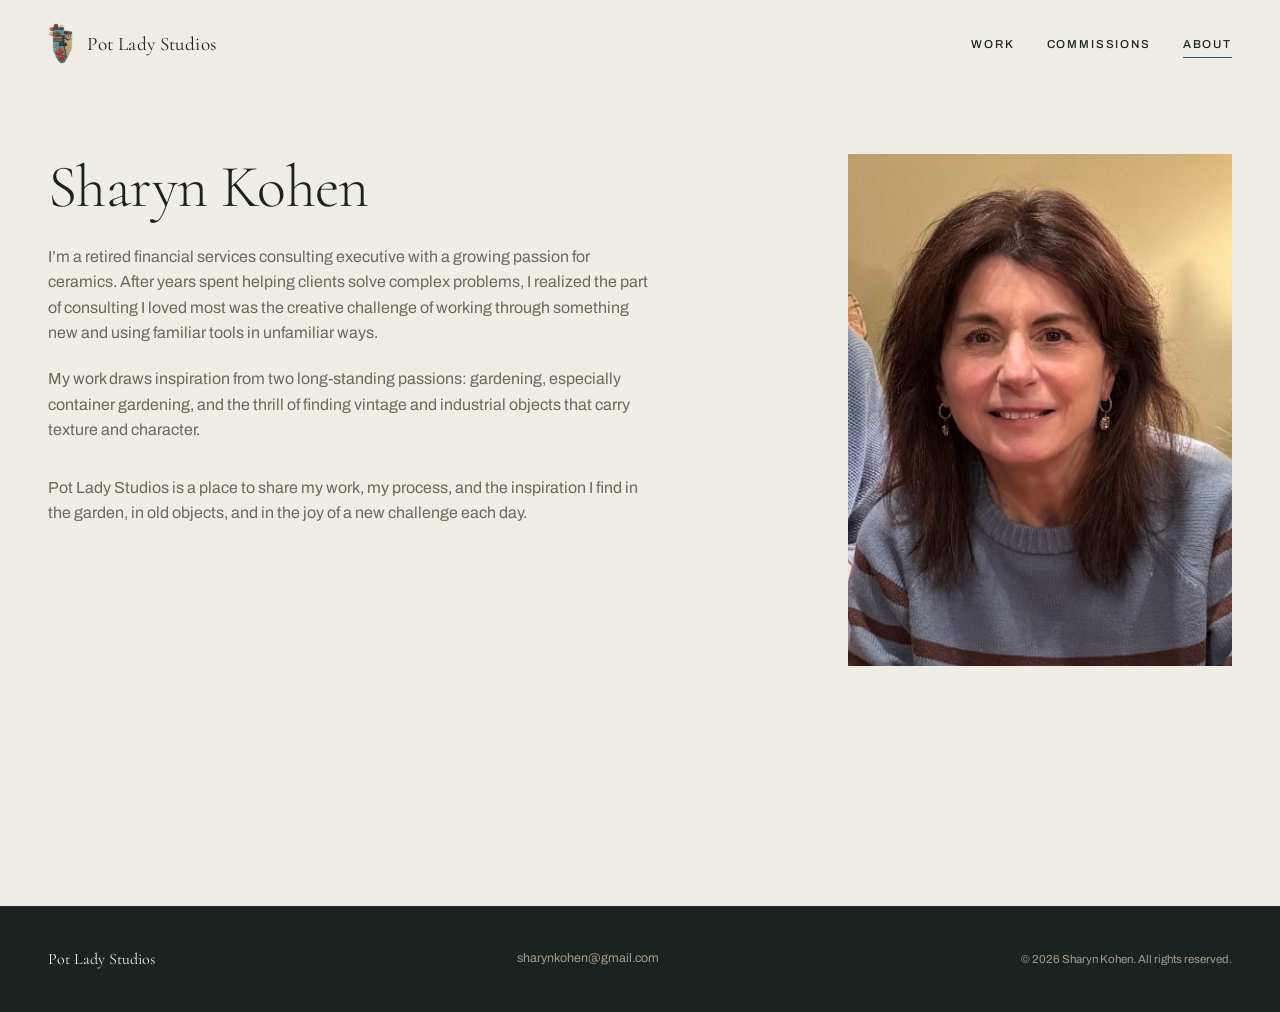
==== commit 037c19c8: "Trim about-page line: drop 'history' from texture/character phrase" ====
--- a/about.html
+++ b/about.html
@@ -29,7 +29,7 @@
     <div class="about-text reveal">
       <h2 class="section-title">Sharyn Kohen</h2>
       <p>I&rsquo;m a retired financial services consulting executive with a growing passion for ceramics. After years spent helping clients solve complex problems, I realized the part of consulting I loved most was the creative challenge of working through something new and using familiar tools in unfamiliar ways.</p>
-      <p>My work draws inspiration from two long-standing passions: gardening, especially container gardening, and the thrill of finding vintage and industrial objects that carry texture, history, and character.</p>
+      <p>My work draws inspiration from two long-standing passions: gardening, especially container gardening, and the thrill of finding vintage and industrial objects that carry texture and character.</p>
     </div>
     <div class="about-image reveal"><img src="images/admin/profile.jpg" alt="Portrait of Sharyn Kohen in the studio"></div>
     <div class="about-text reveal">
--- a/styles.css
+++ b/styles.css
@@ -334,27 +334,6 @@
 .field textarea { resize: vertical; min-height: 7rem; }
 
 .field-required { color: var(--oxide); margin-left: 0.15rem; }
-.field-file label .field-optional { color: var(--umber-2); opacity: 0.6; text-transform: none; letter-spacing: 0.04em; font-size: 0.78rem; margin-left: 0.4rem; }
-.field-file input[type="file"] { position: absolute; width: 1px; height: 1px; opacity: 0; pointer-events: none; }
-.field-file .file-trigger {
-  display: flex; align-items: center; gap: 1rem;
-  padding: 0.7rem 0.1rem;
-  cursor: pointer;
-  font-size: 0.84rem;
-  letter-spacing: 0.02em;
-  text-transform: none;
-}
-.field-file .file-trigger-text {
-  display: inline-block;
-  padding: 0.4rem 0.1rem;
-  border-bottom: 1px solid var(--bone);
-  font-size: 0.7rem; letter-spacing: 0.14em; text-transform: uppercase;
-  color: var(--bone);
-  flex-shrink: 0;
-  transition: color 0.2s ease, border-color 0.2s ease;
-}
-.field-file .file-trigger:hover .file-trigger-text { color: var(--oxide); border-bottom-color: var(--oxide); }
-.field-file .file-list { color: var(--umber-2); opacity: 0.85; overflow: hidden; text-overflow: ellipsis; white-space: nowrap; }
 .submit {
   justify-self: start;
   margin-top: 0.75rem;
@@ -369,7 +348,33 @@
 }
 .submit:hover:not(:disabled) { background: var(--bone); color: var(--char); }
 .submit:disabled { opacity: 0.5; cursor: default; }
-.form-note { font-size: 0.74rem; color: var(--umber-2); opacity: 0.7; }
+
+.inquiry-success[hidden] { display: none; }
+.inquiry-error {
+  color: var(--oxide);
+  font-size: 0.84rem;
+  margin: 0;
+}
+.inquiry-error a { color: inherit; text-decoration: underline; }
+.inquiry-success {
+  display: grid; gap: 0.4rem;
+  margin-top: -0.75rem;
+  outline: none;
+}
+.inquiry-success-headline {
+  font-family: "Cormorant", Georgia, serif;
+  font-weight: 400;
+  font-size: 1.35rem;
+  line-height: 1.3;
+  color: var(--bone);
+  margin: 0;
+}
+.inquiry-success-note {
+  color: var(--umber-2);
+  font-size: 0.82rem;
+  opacity: 0.85;
+  margin: 0;
+}
 
 /* ---------- Footer ---------- */
 .footer {
